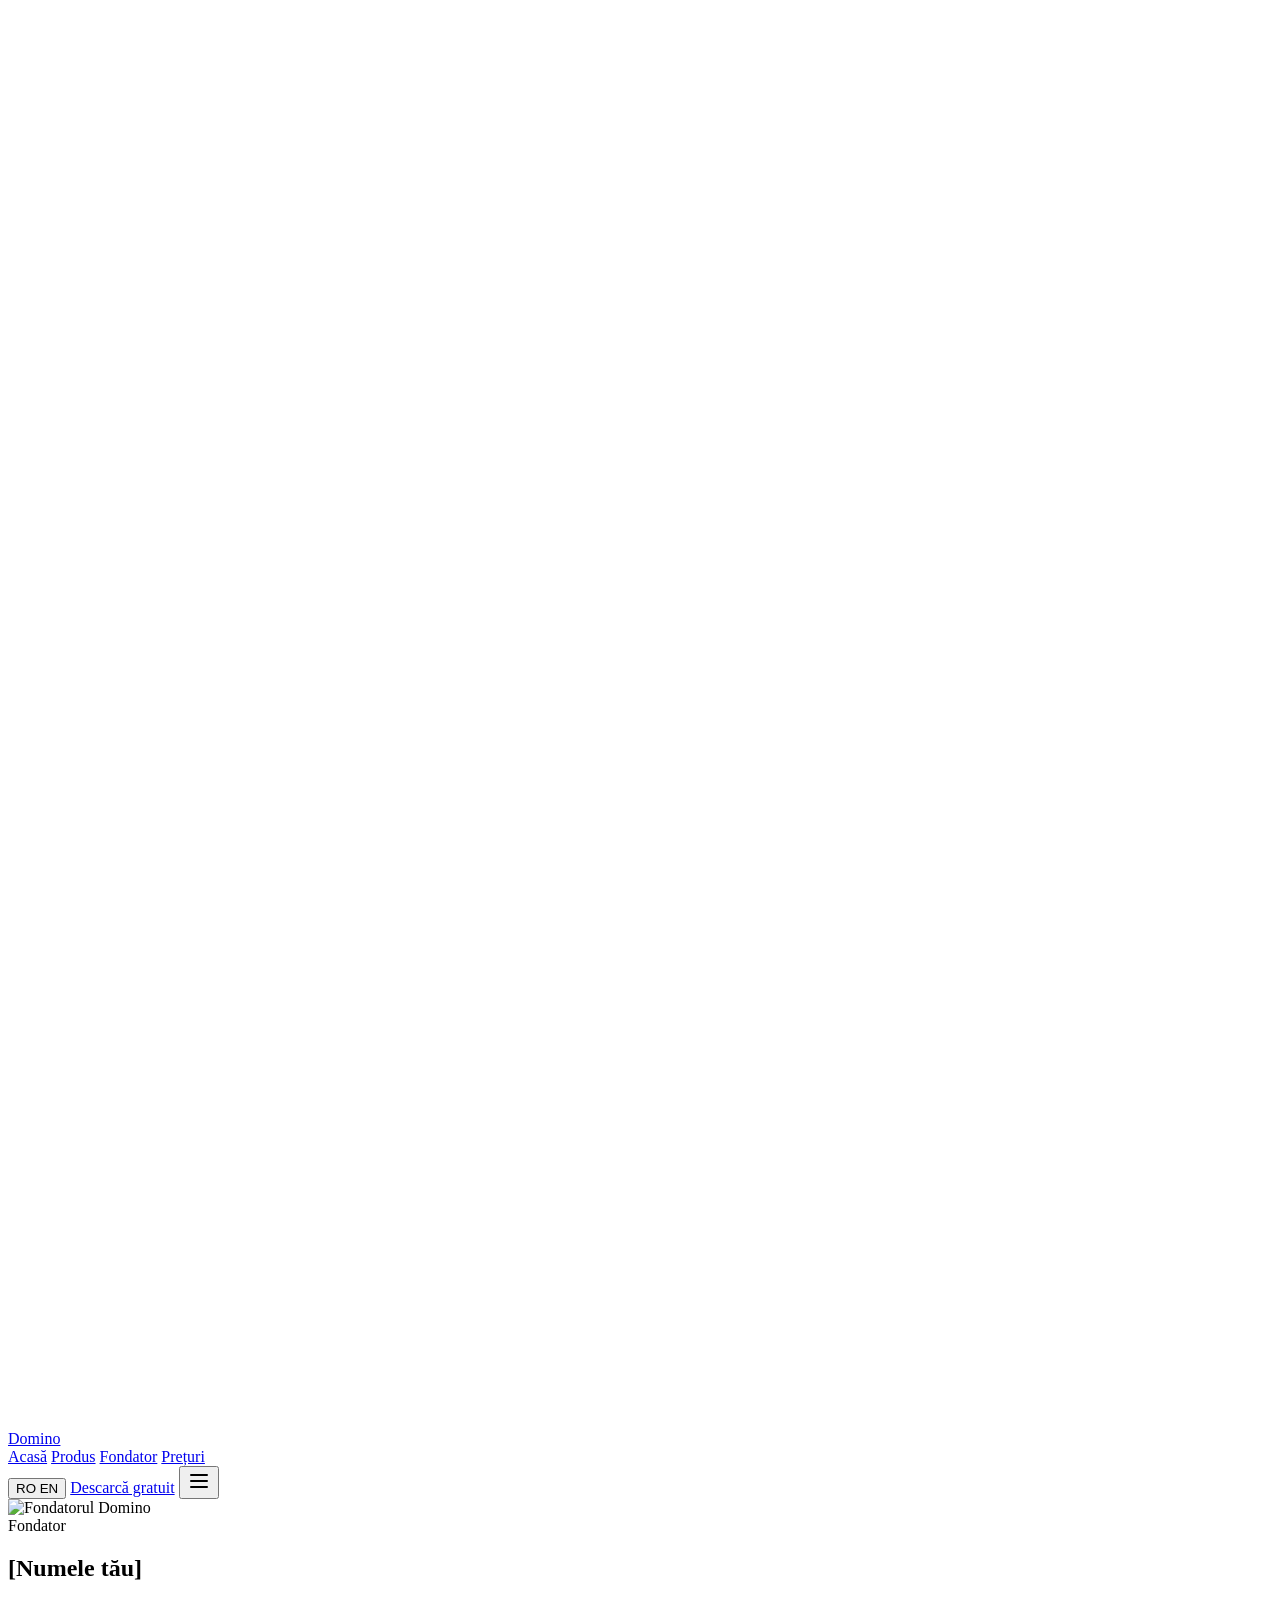
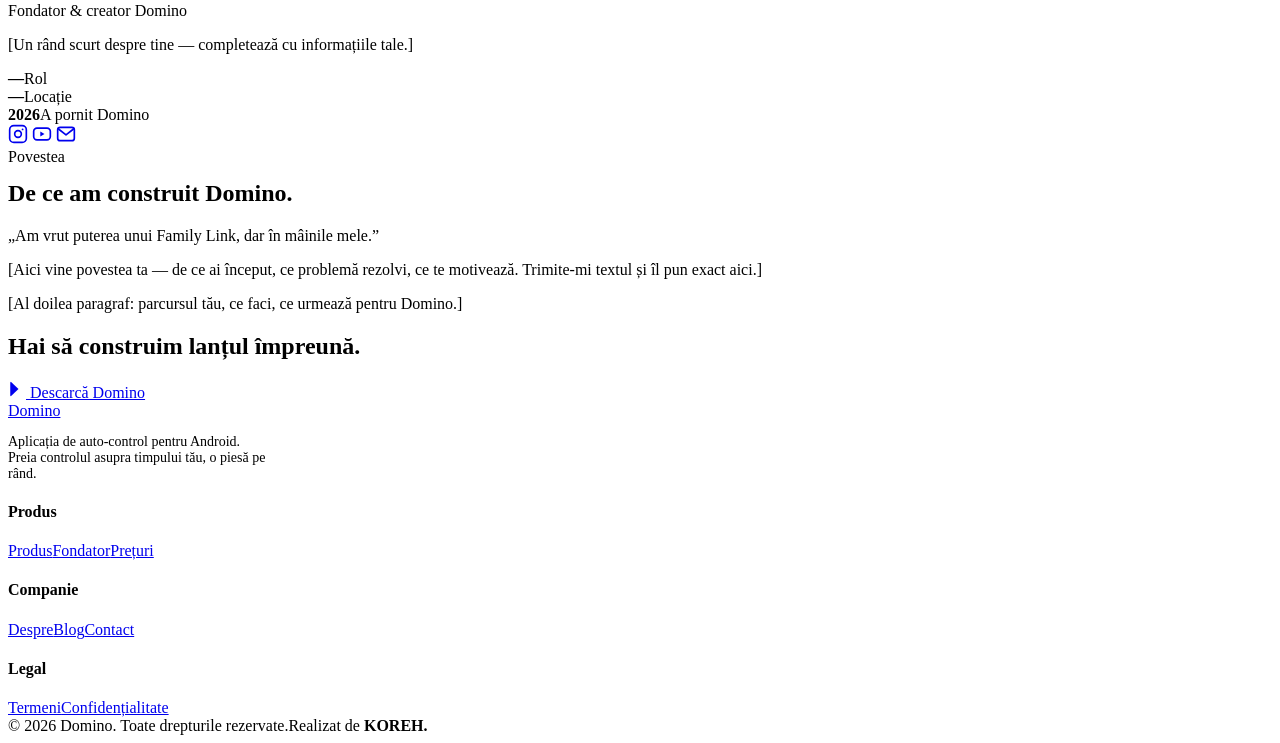
==== fondator.html @ 37d0e5a2 "Add files via upload" ====
<!DOCTYPE html>
<html lang="ro" class="no-js">
<head>
<meta charset="UTF-8">
<meta name="viewport" content="width=device-width, initial-scale=1.0">
<title data-i18n="found.title">Domino — Fondator</title>
<meta name="description" content="Persoana din spatele Domino — aplicația de auto-control pentru Android.">
<link rel="preconnect" href="https://fonts.googleapis.com">
<link rel="preconnect" href="https://fonts.gstatic.com" crossorigin>
<link href="https://fonts.googleapis.com/css2?family=Inter:wght@400;500;600;700;800;900&family=Space+Grotesk:wght@500;600;700&display=swap" rel="stylesheet">
<link href="https://fonts.googleapis.com/css2?family=Luckiest+Guy&display=swap" rel="stylesheet">
<link rel="stylesheet" href="assets/styles.css">
</head>
<body>

<div id="preloader"><svg viewBox="0 0 150 150"></svg></div>
<video class="bg-video" autoplay muted loop playsinline poster="assets/bg-poster.jpg"><source src="assets/bg.mp4" type="video/mp4"></video>
<div class="bg-scrim"></div>

<header class="nav">
  <div class="wrap nav__inner">
    <a class="brand" href="index.html"><span class="brand__mark"></span> Domino</a>
    <nav class="nav__links" id="menu">
      <a href="index.html" data-i18n="nav.home">Acasă</a>
      <a href="produs.html" data-i18n="nav.product">Produs</a>
      <a href="fondator.html" class="active" data-i18n="nav.founder">Fondator</a>
      <a href="preturi.html" data-i18n="nav.pricing">Prețuri</a>
    </nav>
    <div class="nav__cta">
      <button class="lang-switch" data-lang="ro" aria-label="Limbă / Language">
        <span class="lang-switch__thumb"></span>
        <span class="lang-switch__opt" data-set="ro">RO</span>
        <span class="lang-switch__opt" data-set="en">EN</span>
      </button>
      <a href="preturi.html" class="btn btn--primary" data-i18n="nav.cta">Descarcă gratuit</a>
      <button class="nav__toggle" id="toggle" aria-label="Meniu"><svg width="24" height="24" viewBox="0 0 24 24" fill="none" stroke="currentColor" stroke-width="2" stroke-linecap="round"><path d="M4 6h16M4 12h16M4 18h16"/></svg></button>
    </div>
  </div>
</header>

<main class="page-fade">

<!-- ===== EROU FONDATOR ===== -->
<section class="phero">
  <div class="wrap founder__grid">
    <div class="founder__photo pop" style="--i:0">
      <img src="assets/founder.jpg" alt="Fondatorul Domino" loading="eager">
    </div>
    <div class="founder__intro">
      <span class="eyebrow pop" style="--i:1" data-i18n="found.eyebrow">Fondator</span>
      <h1 class="pop" style="--i:2" data-i18n="found.name">[Numele tău]</h1>
      <p class="lead pop" style="--i:3" data-i18n="found.role">Fondator &amp; creator Domino</p>
      <p class="lead pop" style="--i:4" data-i18n="found.lead">[Un rând scurt despre tine — completează cu informațiile tale.]</p>
      <div class="founder__meta pop" style="--i:5">
        <div><b data-i18n="found.m1.n">—</b><span data-i18n="found.m1.l">Rol</span></div>
        <div><b data-i18n="found.m2.n">—</b><span data-i18n="found.m2.l">Locație</span></div>
        <div><b data-i18n="found.m3.n">2026</b><span data-i18n="found.m3.l">A pornit Domino</span></div>
      </div>
      <div class="founder__socials pop" style="--i:6">
        <a href="#" aria-label="Instagram"><svg width="20" height="20" viewBox="0 0 24 24" fill="none" stroke="currentColor" stroke-width="2" stroke-linecap="round" stroke-linejoin="round"><rect x="2" y="2" width="20" height="20" rx="5"/><circle cx="12" cy="12" r="4"/><circle cx="17.5" cy="6.5" r="1.1" fill="currentColor" stroke="none"/></svg></a>
        <a href="#" aria-label="YouTube"><svg width="20" height="20" viewBox="0 0 24 24" fill="none" stroke="currentColor" stroke-width="2" stroke-linecap="round" stroke-linejoin="round"><rect x="2" y="5" width="20" height="14" rx="4"/><path d="M10 9l5 3-5 3z" fill="currentColor" stroke="none"/></svg></a>
        <a href="#" aria-label="Email"><svg width="20" height="20" viewBox="0 0 24 24" fill="none" stroke="currentColor" stroke-width="2" stroke-linecap="round" stroke-linejoin="round"><rect x="2" y="4" width="20" height="16" rx="3"/><path d="M3 6l9 7 9-7"/></svg></a>
      </div>
    </div>
  </div>
</section>

<!-- ===== POVESTEA ===== -->
<section class="section section--panel">
  <div class="wrap prose">
    <div class="pop">
      <span class="eyebrow" data-i18n="found.story.eyebrow">Povestea</span>
      <h2 style="margin-top:14px" data-i18n="found.story.h">De ce am construit Domino.</h2>
    </div>
    <p class="pull pop" data-i18n="found.pull">„Am vrut puterea unui <span class="accent">Family Link</span>, dar în mâinile mele.”</p>
    <p class="pop" data-i18n="found.p1">[Aici vine povestea ta — de ce ai început, ce problemă rezolvi, ce te motivează. Trimite-mi textul și îl pun exact aici.]</p>
    <p class="pop" data-i18n="found.p2">[Al doilea paragraf: parcursul tău, ce faci, ce urmează pentru Domino.]</p>
  </div>
</section>

<!-- ===== CTA ===== -->
<section class="cta">
  <div class="wrap pop">
    <h2 data-i18n="found.cta.h">Hai să construim lanțul împreună.</h2>
    <a href="preturi.html" class="btn btn--primary" style="margin-top:18px">
      <svg width="18" height="18" viewBox="0 0 24 24" fill="currentColor"><path d="M3 20.5V3.5c0-.6.3-1 .8-1.3L14 12 3.8 21.8c-.5-.3-.8-.7-.8-1.3z"/></svg>
      <span data-i18n="found.cta.btn">Descarcă Domino</span>
    </a>
  </div>
</section>

</main>

<footer>
  <div class="wrap">
    <div class="foot__grid">
      <div><a class="brand" href="index.html" style="margin-bottom:14px"><span class="brand__mark"></span> Domino</a><p style="font-size:14px;max-width:260px" data-i18n="foot.tagline">Aplicația de auto-control pentru Android. Preia controlul asupra timpului tău, o piesă pe rând.</p></div>
      <div><h4 data-i18n="foot.h.product">Produs</h4><a href="produs.html" data-i18n="nav.product">Produs</a><a href="fondator.html" data-i18n="nav.founder">Fondator</a><a href="preturi.html" data-i18n="nav.pricing">Prețuri</a></div>
      <div><h4 data-i18n="foot.h.company">Companie</h4><a href="fondator.html" data-i18n="foot.about">Despre</a><a href="#" data-i18n="foot.blog">Blog</a><a href="#" data-i18n="foot.contact">Contact</a></div>
      <div><h4 data-i18n="foot.h.legal">Legal</h4><a href="#" data-i18n="foot.terms">Termeni</a><a href="#" data-i18n="foot.privacy">Confidențialitate</a></div>
    </div>
    <div class="foot__bottom"><span data-i18n="foot.rights">© 2026 Domino. Toate drepturile rezervate.</span><span data-i18n="foot.madeby">Realizat de <b style="color:var(--text)">KOREH.</b></span></div>
  </div>
</footer>

<script src="assets/i18n.js"></script>
<script src="assets/main.js"></script>
</body>
</html>
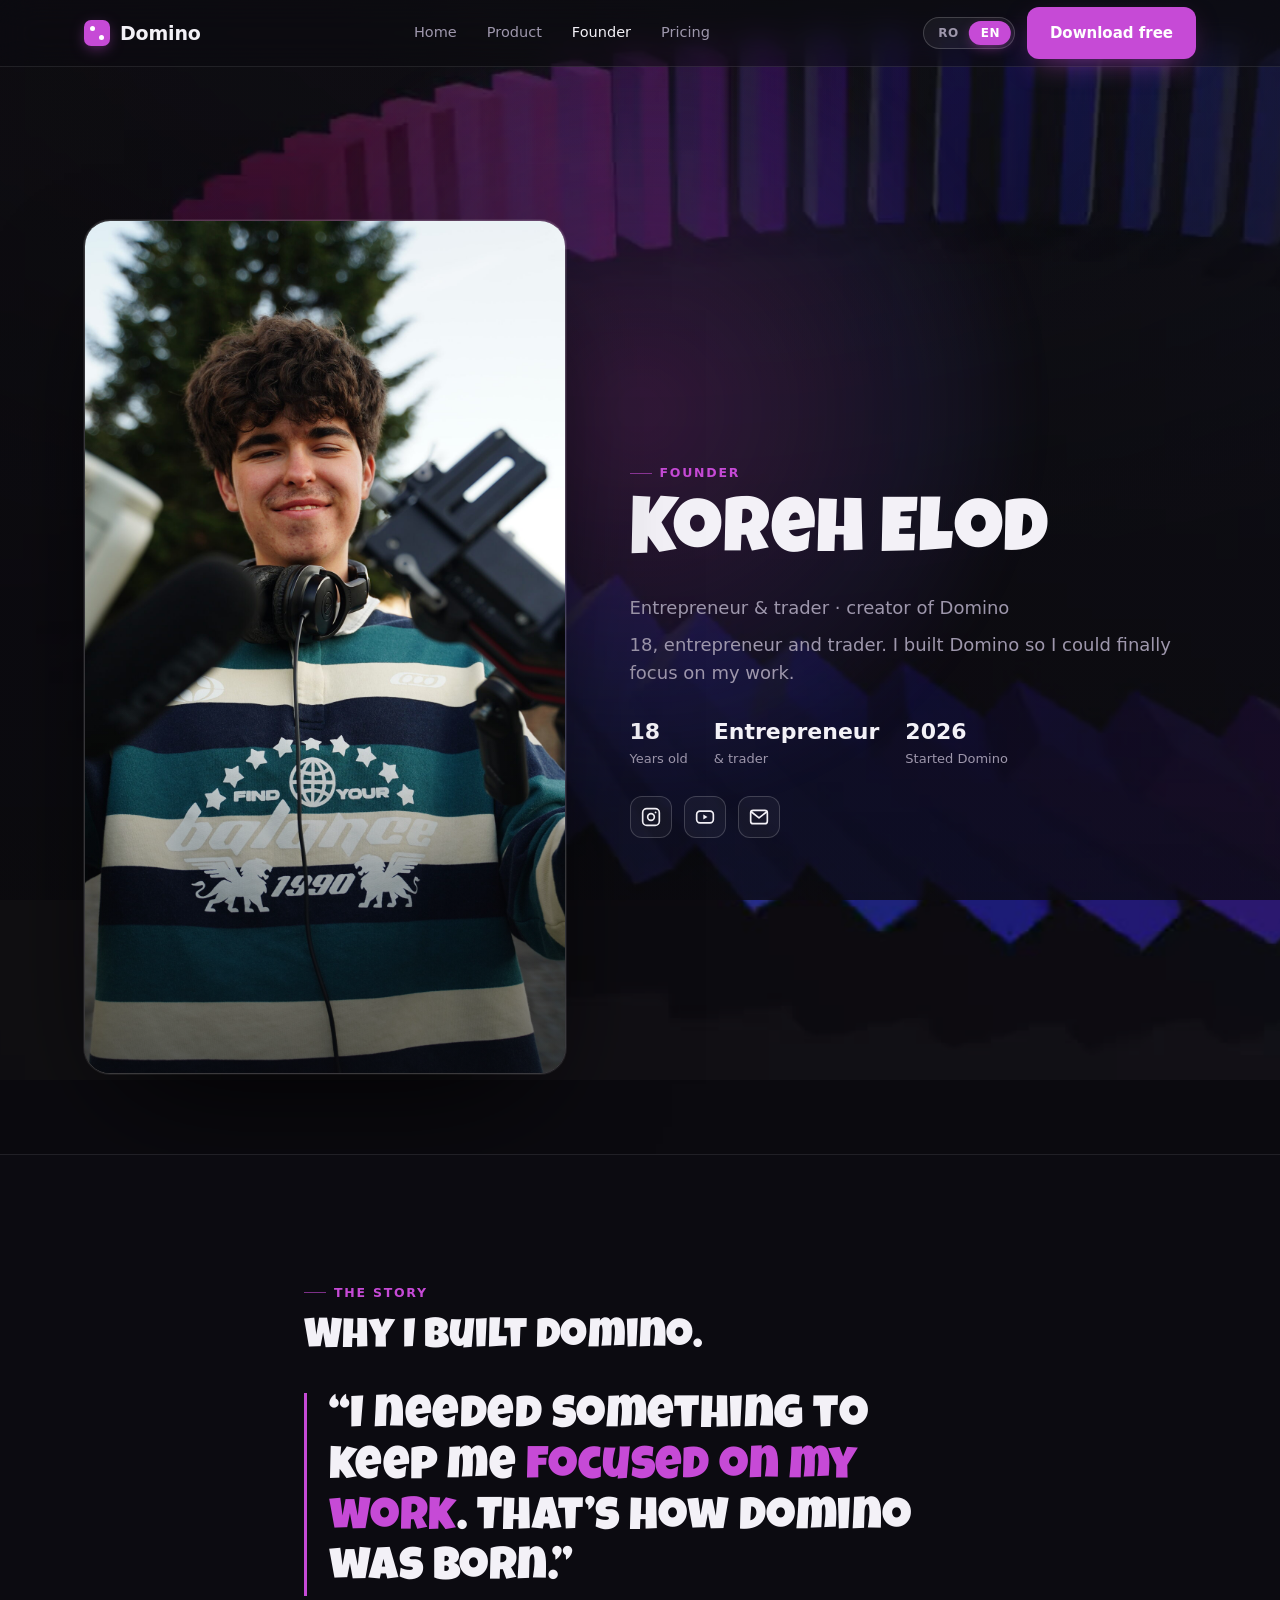
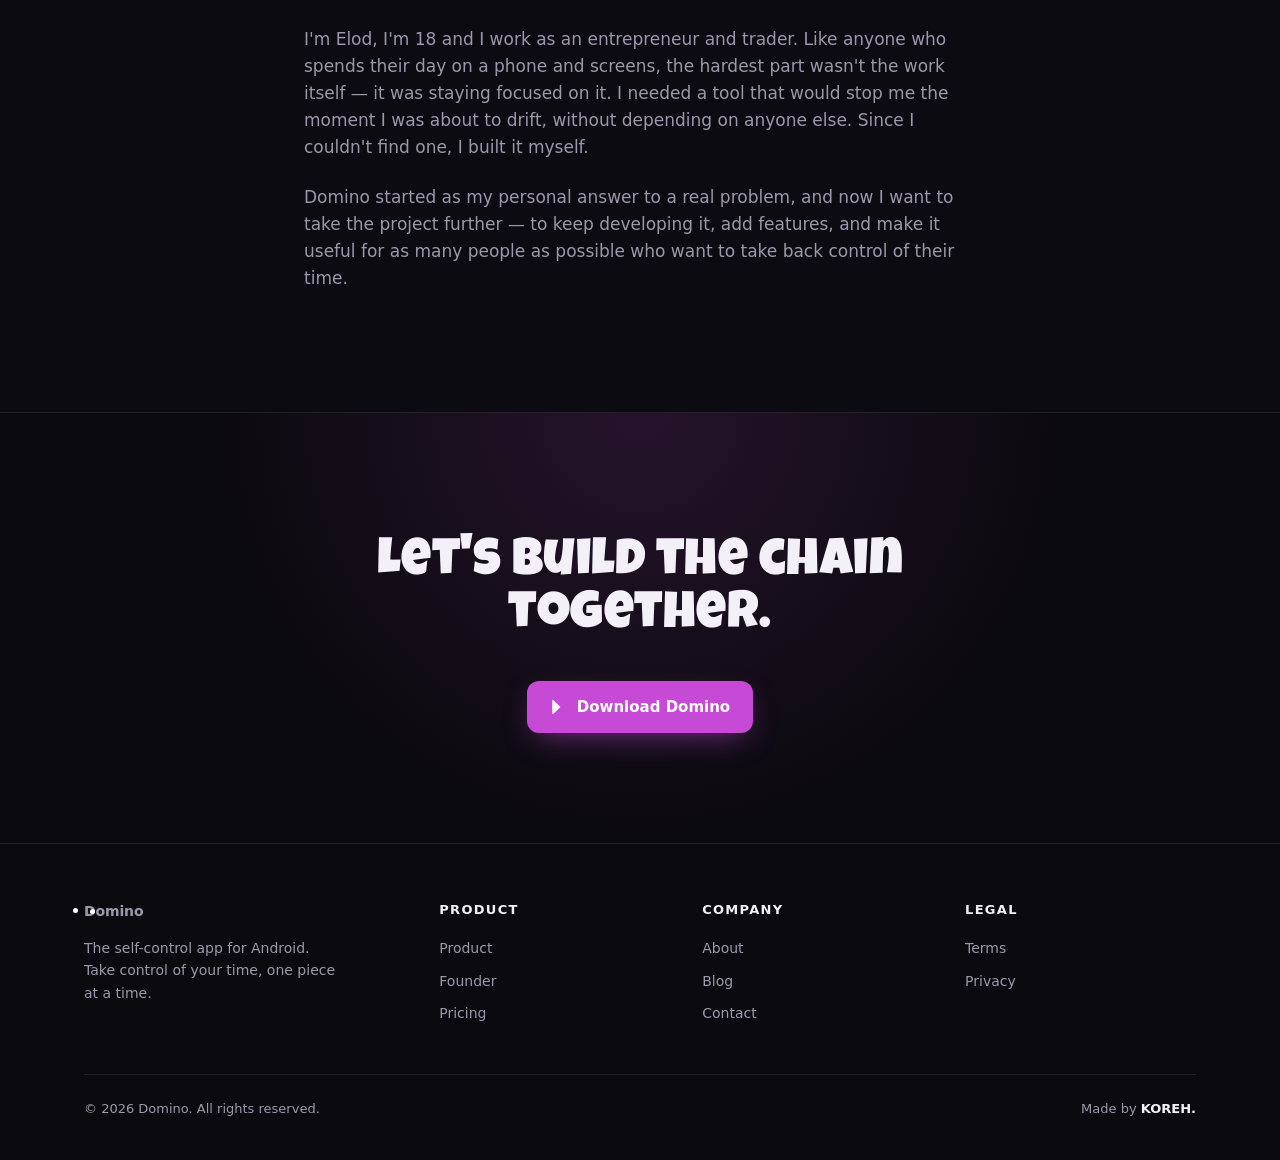
==== commit 97c070cd: "Add files via upload" ====
--- a/fondator.html
+++ b/fondator.html
@@ -9,12 +9,12 @@
 <link rel="preconnect" href="https://fonts.gstatic.com" crossorigin>
 <link href="https://fonts.googleapis.com/css2?family=Inter:wght@400;500;600;700;800;900&family=Space+Grotesk:wght@500;600;700&display=swap" rel="stylesheet">
 <link href="https://fonts.googleapis.com/css2?family=Luckiest+Guy&display=swap" rel="stylesheet">
-<link rel="stylesheet" href="assets/styles.css">
+<link rel="stylesheet" href="styles.css">
 </head>
 <body>
 
 <div id="preloader"><svg viewBox="0 0 150 150"></svg></div>
-<video class="bg-video" autoplay muted loop playsinline poster="assets/bg-poster.jpg"><source src="assets/bg.mp4" type="video/mp4"></video>
+<video class="bg-video" autoplay muted loop playsinline poster="bg-poster.jpg"><source src="bg.mp4" type="video/mp4"></video>
 <div class="bg-scrim"></div>
 
 <header class="nav">
@@ -44,7 +44,7 @@
 <section class="phero">
   <div class="wrap founder__grid">
     <div class="founder__photo pop" style="--i:0">
-      <img src="assets/founder.jpg" alt="Fondatorul Domino" loading="eager">
+      <img src="founder.jpg" alt="Fondatorul Domino" loading="eager">
     </div>
     <div class="founder__intro">
       <span class="eyebrow pop" style="--i:1" data-i18n="found.eyebrow">Fondator</span>
@@ -103,7 +103,7 @@
   </div>
 </footer>
 
-<script src="assets/i18n.js"></script>
-<script src="assets/main.js"></script>
+<script src="i18n.js"></script>
+<script src="main.js"></script>
 </body>
 </html>
--- a/styles.css
+++ b/styles.css
@@ -0,0 +1,430 @@
+/* ============================================================
+   DOMINO — stiluri partajate (toate paginile)
+   Culorile sunt extrase din videoclipul de fundal:
+   negru #0B0A0F + domino albastru→violet→magenta.
+   Modifică brandul dintr-un singur loc: blocul :root de mai jos.
+   ============================================================ */
+:root{
+  --font:        "Inter", system-ui, -apple-system, sans-serif;
+  --font-display:"Space Grotesk", var(--font);
+  --font-big:    "Luckiest Guy", "Space Grotesk", var(--font); /* titluri mari */
+
+  --bg:        #0B0A0F;
+  --bg-2:      rgba(20,17,25,0.55);   /* panouri „glass” peste video */
+  --bg-3:      rgba(28,24,38,0.62);
+  --line:      rgba(255,255,255,0.09);
+  --line-hi:   rgba(255,255,255,0.18);
+  --text:      #F3F1F7;
+  --muted:     #9E97AC;
+  --accent:    #C64AD6;   /* magenta (din video) — ACCENT UNIC */
+  --accent-2:  #6A4BEA;   /* indigo (din video) — doar glow-uri  */
+  --accent-ink:#FFFFFF;
+
+  --radius:    18px;
+  --radius-sm: 12px;
+  --maxw:      1160px;
+}
+
+*{margin:0;padding:0;box-sizing:border-box}
+html{scroll-behavior:smooth}
+body{
+  font-family:var(--font);
+  background:var(--bg);
+  color:var(--text);
+  line-height:1.6;
+  -webkit-font-smoothing:antialiased;
+  overflow-x:hidden;
+}
+img{max-width:100%;display:block}
+a{color:inherit;text-decoration:none}
+.accent{color:var(--accent)}
+h1,h2,h3{font-family:var(--font-display);line-height:1.09;letter-spacing:-0.02em;font-weight:700}
+/* Titluri mari — Luckiest Guy */
+h1,h2{font-family:var(--font-big);font-weight:400;line-height:1.02;letter-spacing:0.01em}
+
+/* ---- Video de fundal (fix, pe tot site-ul) ---- */
+.bg-video{
+  position:fixed;inset:0;width:100%;height:100%;
+  object-fit:cover;z-index:-2;opacity:.62;
+  /* mută inelul de domino spre dreapta-jos */
+  transform:translate(10%,8%) scale(1.24);
+}
+.bg-scrim{
+  position:fixed;inset:0;z-index:-1;pointer-events:none;
+  background:
+    radial-gradient(120% 90% at 50% 0%, rgba(11,10,15,0.12), rgba(11,10,15,0.58) 75%),
+    linear-gradient(180deg, rgba(11,10,15,0.30), rgba(11,10,15,0.52));
+}
+
+.wrap{max-width:var(--maxw);margin:0 auto;padding:0 24px}
+.eyebrow{
+  display:inline-flex;align-items:center;gap:8px;
+  font-size:12.5px;font-weight:600;letter-spacing:0.14em;text-transform:uppercase;color:var(--accent);
+}
+.eyebrow::before{content:"";width:22px;height:1px;background:var(--accent);opacity:.6}
+.lead{color:var(--muted);font-size:clamp(15px,2vw,18px);max-width:620px}
+
+/* Butoane */
+.btn{
+  display:inline-flex;align-items:center;justify-content:center;gap:9px;
+  font-weight:600;font-size:15px;padding:13px 22px;border-radius:12px;
+  transition:transform .15s ease, background .2s ease, border-color .2s ease;
+  cursor:pointer;border:1px solid transparent;white-space:nowrap;
+}
+.btn:hover{transform:translateY(-2px)}
+.btn--primary{background:var(--accent);color:var(--accent-ink);box-shadow:0 10px 30px -10px rgba(198,74,214,.6)}
+.btn--primary:hover{background:#d45ce3}
+.btn--ghost{background:rgba(255,255,255,0.03);color:var(--text);border-color:var(--line-hi)}
+.btn--ghost:hover{border-color:var(--text)}
+
+/* ---- NAVBAR (semitransparent) ---- */
+header.nav{
+  position:sticky;top:0;z-index:50;
+  backdrop-filter:blur(16px);-webkit-backdrop-filter:blur(16px);
+  background:rgba(11,10,15,0.35);
+  border-bottom:1px solid var(--line);
+}
+.nav__inner{display:flex;align-items:center;justify-content:space-between;height:66px}
+.brand{display:flex;align-items:center;gap:10px;font-family:var(--font-display);font-weight:700;font-size:19px;letter-spacing:-0.01em}
+.brand__mark{
+  width:26px;height:26px;border-radius:7px;background:var(--accent);position:relative;flex:none;
+  box-shadow:0 4px 16px -4px rgba(198,74,214,.7);
+}
+.brand__mark::before,.brand__mark::after{content:"";position:absolute;width:5px;height:5px;border-radius:50%;background:#fff}
+.brand__mark::before{top:6px;left:6px}
+.brand__mark::after{bottom:6px;right:6px}
+.nav__links{display:flex;align-items:center;gap:30px}
+.nav__links a{font-size:14.5px;color:var(--muted);transition:color .2s}
+.nav__links a:hover,.nav__links a.active{color:var(--text)}
+.nav__cta{display:flex;align-items:center;gap:12px}
+.nav__toggle{display:none;background:none;border:0;color:var(--text);cursor:pointer;padding:6px}
+
+/* ---- Slider limbă RO / EN ---- */
+.lang-switch{
+  position:relative;display:inline-flex;align-items:center;
+  background:rgba(255,255,255,0.05);border:1px solid var(--line-hi);
+  border-radius:99px;padding:3px;cursor:pointer;user-select:none;
+  font-family:var(--font-display);font-weight:600;font-size:12px;letter-spacing:.04em;
+}
+.lang-switch__opt{
+  position:relative;z-index:1;padding:5px 11px;border-radius:99px;color:var(--muted);
+  transition:color .25s ease;
+}
+.lang-switch[data-lang="ro"] .lang-switch__opt[data-set="ro"],
+.lang-switch[data-lang="en"] .lang-switch__opt[data-set="en"]{color:#fff}
+.lang-switch__thumb{
+  position:absolute;top:3px;bottom:3px;left:3px;width:calc(50% - 3px);
+  border-radius:99px;background:var(--accent);
+  box-shadow:0 4px 14px -4px rgba(198,74,214,.7);
+  transition:transform .28s cubic-bezier(.4,0,.2,1);
+}
+.lang-switch[data-lang="en"] .lang-switch__thumb{transform:translateX(100%)}
+
+/* ---- HERO (clip pe tot ecranul, rămâne fix în spate) ---- */
+.hero{
+  position:relative;min-height:100svh;display:flex;align-items:center;
+  padding:clamp(56px,10vw,110px) 0 90px;overflow:hidden;
+}
+/* Clipul: fix pe tot ecranul, doar în spatele hero-ului.
+   Panoul de mai jos îl acoperă complet → „rămâne în hero". */
+.hero-video{
+  position:fixed;inset:0;width:100%;height:100%;
+  object-fit:cover;z-index:-2;will-change:transform;
+}
+.hero-scrim{
+  position:fixed;inset:0;z-index:-1;pointer-events:none;
+  background:
+    radial-gradient(120% 90% at 50% 0%, rgba(11,10,15,0.22), rgba(11,10,15,0.62) 78%),
+    linear-gradient(180deg, rgba(11,10,15,0.32), rgba(11,10,15,0.72));
+}
+.hero__grid{display:block;max-width:820px;margin-left:-6px;position:relative;z-index:1}
+.hero h1{font-size:clamp(44px,7.4vw,84px);margin:0 0 24px;max-width:16ch;
+  text-shadow:0 6px 40px rgba(0,0,0,.45)}
+.hero__actions{display:flex;gap:14px;flex-wrap:wrap;margin-top:8px}
+/* Săgeata „scroll" din josul hero-ului */
+.hero__scroll{
+  position:absolute;left:50%;bottom:26px;transform:translateX(-50%);
+  color:var(--muted);opacity:.75;z-index:1;animation:heroBob 1.8s ease-in-out infinite;
+}
+@keyframes heroBob{0%,100%{transform:translate(-50%,0)}50%{transform:translate(-50%,8px)}}
+
+/* Mockup telefon + slot video */
+.phone{
+  justify-self:center;width:290px;max-width:100%;
+  border:10px solid #17151d;border-radius:40px;background:#000;
+  box-shadow:0 40px 90px -30px rgba(0,0,0,.85), 0 0 0 1px var(--line);
+  position:relative;overflow:hidden;aspect-ratio:9/19.5;
+}
+.video-slot{
+  position:absolute;inset:0;display:flex;flex-direction:column;
+  align-items:center;justify-content:center;gap:14px;text-align:center;padding:24px;
+  background:linear-gradient(160deg,rgba(198,74,214,0.14),transparent 45%),linear-gradient(320deg,rgba(106,75,234,0.16),transparent 40%),#0e0c14;
+  color:var(--muted);
+}
+.video-slot .play,.scard__video .play{
+  width:60px;height:60px;border-radius:50%;flex:none;background:var(--accent);color:#fff;
+  display:flex;align-items:center;justify-content:center;box-shadow:0 10px 30px -8px rgba(198,74,214,.65);
+}
+.video-slot small,.scard__video small{font-size:11.5px;letter-spacing:.04em;max-width:190px}
+
+/* ---- CINEMA (secvență cu scroll: efectul domino) ----
+   Ecran negru: acoperă clipul din hero. Obiectele „sar" în față
+   pe rând, iar ilustrația cu dominouri se rotește prin zoom/pan. */
+.cinema{position:relative;z-index:3;background:#000;height:640vh}
+.cinema__stage{
+  position:sticky;top:0;height:100vh;overflow:hidden;
+  display:flex;align-items:center;justify-content:center;
+  background:radial-gradient(120% 120% at 50% 8%, #14101f 0%, #05040a 60%, #000 100%);
+}
+.cinema__world{position:absolute;inset:0;opacity:0;will-change:opacity}
+.cinema__world svg{width:100%;height:100%;display:block}
+
+.cine-layer{position:absolute;inset:0;pointer-events:none}
+.cine-line{
+  position:absolute;left:50%;top:50%;
+  transform:translate(-50%,-50%);
+  width:min(90vw,1000px);margin:0;text-align:center;
+  font-family:var(--font-big);font-weight:400;line-height:1.06;letter-spacing:.012em;
+  font-size:clamp(34px,6.4vw,88px);color:var(--text);
+  text-shadow:0 10px 70px rgba(0,0,0,.7);opacity:0;
+  will-change:transform,opacity;
+}
+.cine-line .accent{color:var(--accent)}
+.cine-line--caption{
+  top:78%;width:min(92vw,1120px);
+  font-size:clamp(22px,3.4vw,44px);line-height:1.18;
+}
+
+/* În timpul „cinema", bara de sus și săgeata dispar (ecran gol) */
+body.cinema-active .nav{opacity:0;pointer-events:none;transform:translateY(-100%)}
+.nav{transition:opacity .5s ease, transform .5s ease}
+body.cinema-active .hero__scroll{opacity:0}
+
+@media (prefers-reduced-motion: reduce){
+  .cinema{height:auto}
+  .cinema__stage{position:relative;height:auto;padding:80px 0;display:block}
+  .cinema__world{position:relative;opacity:1;height:70vh}
+  .cine-line{position:relative;top:auto;left:auto;transform:none;opacity:1;margin:40px auto}
+  .cine-line--caption{top:auto}
+}
+
+/* ---- SECȚIUNI ---- */
+.section{padding:clamp(64px,10vw,120px) 0}
+.section--panel{background:rgba(15,13,20,0.5);border-top:1px solid var(--line);border-bottom:1px solid var(--line)}
+.section__head{max-width:680px;margin-bottom:52px}
+.section__head--center{margin-left:auto;margin-right:auto;text-align:center}
+.section__head--center .eyebrow{justify-content:center}
+.section__head h2{font-size:clamp(28px,4.4vw,44px);margin:16px 0 16px}
+
+/* Features */
+.features{display:grid;grid-template-columns:repeat(3,1fr);gap:20px}
+.fcard{background:var(--bg-2);backdrop-filter:blur(6px);border:1px solid var(--line);border-radius:var(--radius);padding:28px;transition:transform .2s ease,border-color .2s ease}
+.fcard:hover{transform:translateY(-4px);border-color:var(--line-hi)}
+.fcard__icon{width:46px;height:46px;border-radius:12px;display:flex;align-items:center;justify-content:center;background:rgba(198,74,214,0.14);color:var(--accent);margin-bottom:18px}
+.fcard h3{font-size:19px;margin-bottom:8px}
+.fcard p{color:var(--muted);font-size:14.5px}
+
+/* Steps */
+.steps{display:grid;grid-template-columns:repeat(3,1fr);gap:24px;counter-reset:step}
+.step{position:relative;padding-top:20px}
+.step::before{counter-increment:step;content:"0" counter(step);font-family:var(--font-display);font-size:15px;font-weight:700;color:var(--accent);border:1px solid var(--line-hi);border-radius:8px;padding:4px 9px}
+.step h3{font-size:19px;margin:18px 0 8px}
+.step p{color:var(--muted);font-size:14.5px}
+
+/* Showcase */
+.showcase{display:grid;grid-template-columns:repeat(2,1fr);gap:22px}
+.scard{background:var(--bg-2);backdrop-filter:blur(6px);border:1px solid var(--line);border-radius:var(--radius);overflow:hidden;display:flex;flex-direction:column}
+.scard__video{aspect-ratio:16/10;position:relative;background:linear-gradient(160deg,rgba(106,75,234,0.16),transparent 50%),linear-gradient(320deg,rgba(198,74,214,0.14),transparent 45%),#100d17;display:flex;align-items:center;justify-content:center;flex-direction:column;gap:10px;color:var(--muted)}
+.scard__body{padding:24px}
+.scard__body h3{font-size:20px;margin-bottom:8px}
+.scard__body p{color:var(--muted);font-size:14.5px}
+
+/* Bandă */
+.band__grid{display:grid;grid-template-columns:1fr 1fr;gap:48px;align-items:center}
+.band__grid ul{list-style:none;display:grid;gap:14px;margin-top:24px}
+.band__grid li{display:flex;gap:12px;align-items:flex-start;font-size:15px;color:var(--muted)}
+.band__grid li b{color:var(--text);font-weight:600}
+.check{flex:none;width:22px;height:22px;border-radius:50%;background:rgba(198,74,214,.16);color:var(--accent);display:flex;align-items:center;justify-content:center;margin-top:1px}
+
+/* Prețuri */
+.pricing{display:grid;grid-template-columns:repeat(2,1fr);gap:22px;max-width:820px;margin:0 auto}
+.pcard{background:var(--bg-2);backdrop-filter:blur(6px);border:1px solid var(--line);border-radius:var(--radius);padding:32px;display:flex;flex-direction:column}
+.pcard.hi{border-color:var(--accent);background:linear-gradient(180deg,rgba(198,74,214,0.08),transparent),var(--bg-3)}
+.pcard__badge{align-self:flex-start;font-size:11.5px;font-weight:700;letter-spacing:.06em;text-transform:uppercase;color:#fff;background:var(--accent);border-radius:99px;padding:4px 11px;margin-bottom:16px}
+.pcard__name{font-family:var(--font-display);font-weight:600;font-size:15px;color:var(--muted);text-transform:uppercase;letter-spacing:.08em}
+.pcard__price{font-family:var(--font-display);font-size:44px;font-weight:700;margin:8px 0 4px}
+.pcard__price small{font-size:15px;font-weight:500;color:var(--muted)}
+.pcard ul{list-style:none;display:grid;gap:12px;margin:22px 0 26px}
+.pcard li{display:flex;gap:10px;font-size:14.5px;color:var(--muted)}
+.pcard li svg{color:var(--accent);flex:none;margin-top:3px}
+.pcard .btn{margin-top:auto;width:100%}
+
+/* FAQ */
+.faq{max-width:760px;margin:0 auto;display:grid;gap:12px}
+.qa{border:1px solid var(--line);border-radius:var(--radius-sm);background:var(--bg-2);backdrop-filter:blur(6px);overflow:hidden}
+.qa summary{list-style:none;cursor:pointer;padding:20px 22px;font-weight:600;font-size:16px;display:flex;justify-content:space-between;align-items:center;gap:16px}
+.qa summary::-webkit-details-marker{display:none}
+.qa summary::after{content:"+";font-size:22px;color:var(--accent);transition:transform .2s}
+.qa[open] summary::after{transform:rotate(45deg)}
+.qa p{padding:0 22px 22px;color:var(--muted);font-size:14.5px}
+
+/* CTA final */
+.cta{position:relative;z-index:3;text-align:center;padding:clamp(60px,9vw,110px) 24px;background:var(--bg) radial-gradient(circle at 50% 0%,rgba(198,74,214,0.14),transparent 55%)}
+.cta h2{font-size:clamp(30px,5vw,52px);max-width:720px;margin:14px auto 20px}
+
+/* ---- FINALĂ CINEMATICĂ (scoped: .cta.finale) ---- */
+.cta.finale{
+  min-height:100vh;display:flex;align-items:center;justify-content:center;
+  overflow:hidden;padding:0;
+  background:radial-gradient(120% 130% at 50% 118%, #1b1436 0%, #08060f 52%, #000 100%);
+}
+.finale__glow{
+  position:absolute;left:50%;top:-6%;transform:translateX(-50%);
+  width:min(86vw,820px);aspect-ratio:1;border-radius:50%;pointer-events:none;
+  background:radial-gradient(circle,rgba(198,74,214,.30),rgba(123,92,255,.12) 45%,transparent 66%);
+  filter:blur(14px);
+}
+.finale__moon{
+  position:absolute;left:50%;top:12%;transform:translateX(-50%);
+  width:clamp(120px,20vw,220px);aspect-ratio:1;border-radius:50%;pointer-events:none;
+  background:radial-gradient(circle at 50% 42%, #fff, #efe6ff 55%, #b79cff 100%);
+  box-shadow:0 0 90px 30px rgba(198,74,214,.35), 0 0 160px 60px rgba(123,92,255,.22);
+  opacity:.9;
+}
+.finale__inner{
+  position:relative;z-index:1;display:flex;flex-direction:column;align-items:center;
+  gap:22px;padding:150px 24px 120px;text-align:center;
+}
+.finale h2{font-size:clamp(46px,8.6vw,112px);line-height:.98;margin:0;max-width:none}
+.finale h2 .accent{color:var(--accent)}
+.finale .lead{margin:0 auto;max-width:560px}
+.finale__note{font-size:13px;letter-spacing:.06em;color:var(--muted);text-transform:uppercase}
+.btn--xl{font-size:17px;padding:17px 32px;border-radius:14px;margin-top:8px}
+
+/* Footer */
+footer{position:relative;z-index:2;border-top:1px solid var(--line);padding:56px 0 40px;color:var(--muted);background:var(--bg)}
+.foot__grid{display:grid;grid-template-columns:1.4fr 1fr 1fr 1fr;gap:32px;margin-bottom:40px}
+.foot__grid h4{font-size:13px;text-transform:uppercase;letter-spacing:.1em;color:var(--text);margin-bottom:16px}
+.foot__grid a{display:block;font-size:14px;color:var(--muted);margin-bottom:10px;transition:color .2s}
+.foot__grid a:hover{color:var(--text)}
+.foot__bottom{display:flex;justify-content:space-between;align-items:center;border-top:1px solid var(--line);padding-top:24px;font-size:13px;flex-wrap:wrap;gap:12px}
+
+/* Reveal la scroll */
+.reveal{opacity:0;transform:translateY(22px);transition:opacity .7s ease,transform .7s ease}
+.reveal.in{opacity:1;transform:none}
+
+/* ============================================================
+   PRELOADER — punctele domino se rotesc, se opresc, devin telefon
+   ============================================================ */
+#preloader{
+  position:fixed;inset:0;z-index:9999;display:flex;align-items:center;justify-content:center;
+  background:#0B0A0F;transition:opacity .9s ease, visibility .9s ease;
+}
+#preloader.done{opacity:0;visibility:hidden}
+#preloader svg{width:150px;height:150px;overflow:visible}
+#preloader .pl-dot{transform-box:fill-box;transform-origin:center}
+/* glow discret sub puncte */
+#preloader::after{
+  content:"";position:absolute;width:280px;height:280px;border-radius:50%;
+  background:radial-gradient(circle,rgba(198,74,214,0.18),transparent 65%);filter:blur(8px);
+}
+/* Fade-in pagină după preloader */
+.page-fade{opacity:0;transform:translateY(10px) scale(.995);transition:opacity 1s ease,transform 1s ease}
+.page-fade.in{opacity:1;transform:none}
+/* Fallback fără JS: ascunde preloaderul oricum */
+.no-js #preloader{display:none}
+.no-js .page-fade{opacity:1;transform:none}
+
+/* ============================================================
+   SUBPAGINI CINEMATICE (Produs, Prețuri, Fondator)
+   ============================================================ */
+/* Erou de pagină: negru cinematic + glow */
+.phero{
+  position:relative;text-align:center;overflow:hidden;
+  padding:clamp(120px,17vh,180px) 0 clamp(50px,8vw,80px);
+}
+.phero::before{
+  content:"";position:absolute;left:50%;top:-8%;transform:translateX(-50%);
+  width:min(90vw,860px);aspect-ratio:1;border-radius:50%;pointer-events:none;
+  background:radial-gradient(circle,rgba(198,74,214,.20),rgba(123,92,255,.08) 46%,transparent 66%);
+  filter:blur(16px);
+}
+.phero .wrap{position:relative;z-index:1}
+.phero .eyebrow{justify-content:center}
+.phero h1{font-size:clamp(44px,7.6vw,96px);margin:16px auto 20px;max-width:18ch}
+.phero .lead{margin:0 auto}
+
+/* Popup la scroll — fiecare element „sare" în față, decalat */
+.pop{
+  opacity:0;transform:translateY(48px) scale(.9);
+  transition:opacity .7s cubic-bezier(.22,1,.36,1), transform .7s cubic-bezier(.22,1,.36,1);
+  transition-delay:calc(var(--i,0) * .09s);
+}
+.pop.in{opacity:1;transform:none}
+.no-js .pop{opacity:1;transform:none}
+
+/* ---- Pagina FONDATOR ---- */
+.founder__grid{
+  display:grid;grid-template-columns:0.85fr 1fr;gap:clamp(32px,5vw,64px);
+  align-items:center;text-align:left;
+}
+.founder__photo{
+  position:relative;border-radius:26px;overflow:hidden;
+  border:1px solid var(--line-hi);
+  box-shadow:0 50px 120px -40px rgba(0,0,0,.9), 0 0 0 1px var(--line);
+}
+.founder__photo::after{
+  content:"";position:absolute;inset:0;pointer-events:none;
+  background:linear-gradient(180deg,transparent 55%,rgba(11,10,15,.55));
+}
+.founder__photo img{width:100%;height:100%;object-fit:cover;display:block}
+.founder__intro .eyebrow{justify-content:flex-start}
+.founder__intro h1{font-size:clamp(40px,6vw,80px);margin:14px 0 18px}
+.founder__intro .lead{margin:0 0 8px}
+.founder__meta{display:flex;gap:26px;flex-wrap:wrap;margin-top:26px}
+.founder__meta div{display:flex;flex-direction:column}
+.founder__meta b{font-family:var(--font-display);font-size:22px;color:var(--text)}
+.founder__meta span{font-size:13px;color:var(--muted)}
+.founder__socials{display:flex;gap:12px;margin-top:26px}
+.founder__socials a{
+  width:42px;height:42px;border-radius:12px;display:flex;align-items:center;justify-content:center;
+  background:rgba(255,255,255,0.04);border:1px solid var(--line-hi);color:var(--text);transition:.2s;
+}
+.founder__socials a:hover{border-color:var(--accent);color:var(--accent);transform:translateY(-2px)}
+
+/* Prose (biografia fondatorului) */
+.prose{max-width:720px;margin:0 auto;display:grid;gap:22px}
+.prose h2{font-size:clamp(26px,4vw,42px);margin-bottom:4px}
+.prose p{color:var(--muted);font-size:clamp(15px,2vw,17px)}
+.prose .pull{
+  font-family:var(--font-big);font-weight:400;line-height:1.1;letter-spacing:.01em;
+  font-size:clamp(26px,4.4vw,46px);color:var(--text);
+  border-left:3px solid var(--accent);padding-left:22px;margin:8px 0;
+}
+.prose .pull .accent{color:var(--accent)}
+
+/* ---- Responsive ---- */
+@media (max-width:900px){
+  .founder__grid{grid-template-columns:1fr;text-align:center;gap:32px}
+  .founder__photo{max-width:420px;margin:0 auto}
+  .founder__intro .eyebrow,.founder__meta,.founder__socials{justify-content:center}
+
+  .hero__grid{max-width:none;margin:0 auto;text-align:center}
+  .hero h1{max-width:none}
+  .lead{margin-left:auto;margin-right:auto}
+  .hero__actions,.hero__meta{justify-content:center}
+  .band__grid{grid-template-columns:1fr;gap:32px}
+  .features,.steps{grid-template-columns:1fr 1fr}
+  .foot__grid{grid-template-columns:1fr 1fr}
+}
+@media (max-width:640px){
+  .nav__links{position:absolute;top:66px;left:0;right:0;flex-direction:column;gap:0;background:rgba(11,10,15,0.92);backdrop-filter:blur(16px);border-bottom:1px solid var(--line);padding:8px 24px;display:none}
+  .nav__links.open{display:flex}
+  .nav__links a{padding:14px 0;width:100%;border-bottom:1px solid var(--line)}
+  .nav__toggle{display:block}
+  .nav__cta .btn--primary{display:none}   /* CTA e în pagină; păstrăm doar limba + meniul */
+  .features,.steps,.showcase,.pricing{grid-template-columns:1fr}
+  .foot__grid{grid-template-columns:1fr}
+  .hero__meta{gap:18px}
+  .founder__meta{gap:18px}
+}
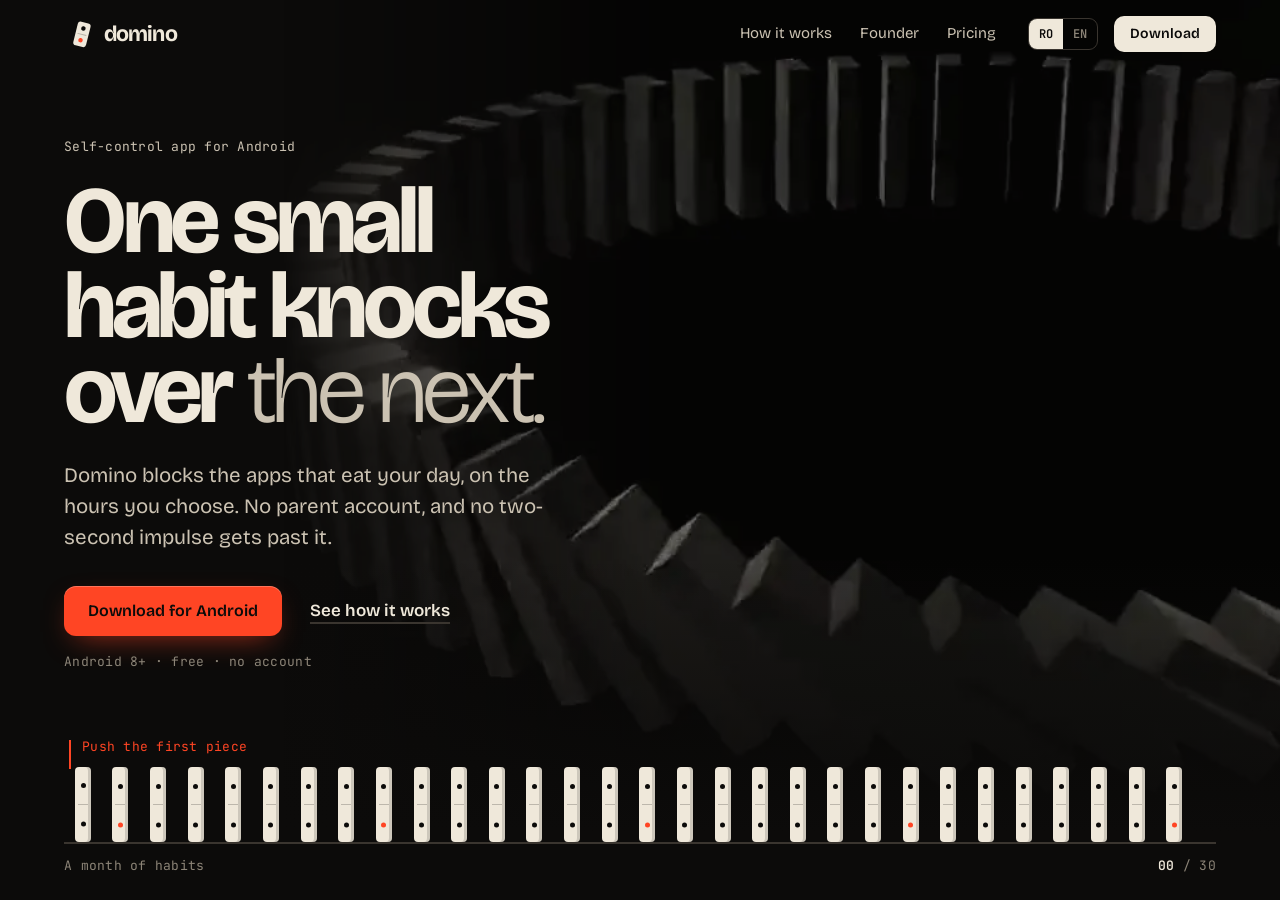
==== commit 2cee1d03: "Redesign Domino: pagină unică, lanț interactiv, clipuri în telefon, fără AI slop - paleta din obiect" ====
--- a/fondator.html
+++ b/fondator.html
@@ -1,109 +1,13 @@
-<!DOCTYPE html>
-<html lang="ro" class="no-js">
+<!doctype html>
+<html lang="ro">
 <head>
-<meta charset="UTF-8">
-<meta name="viewport" content="width=device-width, initial-scale=1.0">
-<title data-i18n="found.title">Domino — Fondator</title>
-<meta name="description" content="Persoana din spatele Domino — aplicația de auto-control pentru Android.">
-<link rel="preconnect" href="https://fonts.googleapis.com">
-<link rel="preconnect" href="https://fonts.gstatic.com" crossorigin>
-<link href="https://fonts.googleapis.com/css2?family=Inter:wght@400;500;600;700;800;900&family=Space+Grotesk:wght@500;600;700&display=swap" rel="stylesheet">
-<link href="https://fonts.googleapis.com/css2?family=Luckiest+Guy&display=swap" rel="stylesheet">
-<link rel="stylesheet" href="styles.css">
+<meta charset="utf-8">
+<title>Domino — Fondator</title>
+<meta name="robots" content="noindex">
+<link rel="canonical" href="https://elod3.github.io/domino/#fondator">
+<meta http-equiv="refresh" content="0; url=index.html#fondator">
 </head>
-<body>
-
-<div id="preloader"><svg viewBox="0 0 150 150"></svg></div>
-<video class="bg-video" autoplay muted loop playsinline poster="bg-poster.jpg"><source src="bg.mp4" type="video/mp4"></video>
-<div class="bg-scrim"></div>
-
-<header class="nav">
-  <div class="wrap nav__inner">
-    <a class="brand" href="index.html"><span class="brand__mark"></span> Domino</a>
-    <nav class="nav__links" id="menu">
-      <a href="index.html" data-i18n="nav.home">Acasă</a>
-      <a href="produs.html" data-i18n="nav.product">Produs</a>
-      <a href="fondator.html" class="active" data-i18n="nav.founder">Fondator</a>
-      <a href="preturi.html" data-i18n="nav.pricing">Prețuri</a>
-    </nav>
-    <div class="nav__cta">
-      <button class="lang-switch" data-lang="ro" aria-label="Limbă / Language">
-        <span class="lang-switch__thumb"></span>
-        <span class="lang-switch__opt" data-set="ro">RO</span>
-        <span class="lang-switch__opt" data-set="en">EN</span>
-      </button>
-      <a href="preturi.html" class="btn btn--primary" data-i18n="nav.cta">Descarcă gratuit</a>
-      <button class="nav__toggle" id="toggle" aria-label="Meniu"><svg width="24" height="24" viewBox="0 0 24 24" fill="none" stroke="currentColor" stroke-width="2" stroke-linecap="round"><path d="M4 6h16M4 12h16M4 18h16"/></svg></button>
-    </div>
-  </div>
-</header>
-
-<main class="page-fade">
-
-<!-- ===== EROU FONDATOR ===== -->
-<section class="phero">
-  <div class="wrap founder__grid">
-    <div class="founder__photo pop" style="--i:0">
-      <img src="founder.jpg" alt="Fondatorul Domino" loading="eager">
-    </div>
-    <div class="founder__intro">
-      <span class="eyebrow pop" style="--i:1" data-i18n="found.eyebrow">Fondator</span>
-      <h1 class="pop" style="--i:2" data-i18n="found.name">[Numele tău]</h1>
-      <p class="lead pop" style="--i:3" data-i18n="found.role">Fondator &amp; creator Domino</p>
-      <p class="lead pop" style="--i:4" data-i18n="found.lead">[Un rând scurt despre tine — completează cu informațiile tale.]</p>
-      <div class="founder__meta pop" style="--i:5">
-        <div><b data-i18n="found.m1.n">—</b><span data-i18n="found.m1.l">Rol</span></div>
-        <div><b data-i18n="found.m2.n">—</b><span data-i18n="found.m2.l">Locație</span></div>
-        <div><b data-i18n="found.m3.n">2026</b><span data-i18n="found.m3.l">A pornit Domino</span></div>
-      </div>
-      <div class="founder__socials pop" style="--i:6">
-        <a href="#" aria-label="Instagram"><svg width="20" height="20" viewBox="0 0 24 24" fill="none" stroke="currentColor" stroke-width="2" stroke-linecap="round" stroke-linejoin="round"><rect x="2" y="2" width="20" height="20" rx="5"/><circle cx="12" cy="12" r="4"/><circle cx="17.5" cy="6.5" r="1.1" fill="currentColor" stroke="none"/></svg></a>
-        <a href="#" aria-label="YouTube"><svg width="20" height="20" viewBox="0 0 24 24" fill="none" stroke="currentColor" stroke-width="2" stroke-linecap="round" stroke-linejoin="round"><rect x="2" y="5" width="20" height="14" rx="4"/><path d="M10 9l5 3-5 3z" fill="currentColor" stroke="none"/></svg></a>
-        <a href="#" aria-label="Email"><svg width="20" height="20" viewBox="0 0 24 24" fill="none" stroke="currentColor" stroke-width="2" stroke-linecap="round" stroke-linejoin="round"><rect x="2" y="4" width="20" height="16" rx="3"/><path d="M3 6l9 7 9-7"/></svg></a>
-      </div>
-    </div>
-  </div>
-</section>
-
-<!-- ===== POVESTEA ===== -->
-<section class="section section--panel">
-  <div class="wrap prose">
-    <div class="pop">
-      <span class="eyebrow" data-i18n="found.story.eyebrow">Povestea</span>
-      <h2 style="margin-top:14px" data-i18n="found.story.h">De ce am construit Domino.</h2>
-    </div>
-    <p class="pull pop" data-i18n="found.pull">„Am vrut puterea unui <span class="accent">Family Link</span>, dar în mâinile mele.”</p>
-    <p class="pop" data-i18n="found.p1">[Aici vine povestea ta — de ce ai început, ce problemă rezolvi, ce te motivează. Trimite-mi textul și îl pun exact aici.]</p>
-    <p class="pop" data-i18n="found.p2">[Al doilea paragraf: parcursul tău, ce faci, ce urmează pentru Domino.]</p>
-  </div>
-</section>
-
-<!-- ===== CTA ===== -->
-<section class="cta">
-  <div class="wrap pop">
-    <h2 data-i18n="found.cta.h">Hai să construim lanțul împreună.</h2>
-    <a href="preturi.html" class="btn btn--primary" style="margin-top:18px">
-      <svg width="18" height="18" viewBox="0 0 24 24" fill="currentColor"><path d="M3 20.5V3.5c0-.6.3-1 .8-1.3L14 12 3.8 21.8c-.5-.3-.8-.7-.8-1.3z"/></svg>
-      <span data-i18n="found.cta.btn">Descarcă Domino</span>
-    </a>
-  </div>
-</section>
-
-</main>
-
-<footer>
-  <div class="wrap">
-    <div class="foot__grid">
-      <div><a class="brand" href="index.html" style="margin-bottom:14px"><span class="brand__mark"></span> Domino</a><p style="font-size:14px;max-width:260px" data-i18n="foot.tagline">Aplicația de auto-control pentru Android. Preia controlul asupra timpului tău, o piesă pe rând.</p></div>
-      <div><h4 data-i18n="foot.h.product">Produs</h4><a href="produs.html" data-i18n="nav.product">Produs</a><a href="fondator.html" data-i18n="nav.founder">Fondator</a><a href="preturi.html" data-i18n="nav.pricing">Prețuri</a></div>
-      <div><h4 data-i18n="foot.h.company">Companie</h4><a href="fondator.html" data-i18n="foot.about">Despre</a><a href="#" data-i18n="foot.blog">Blog</a><a href="#" data-i18n="foot.contact">Contact</a></div>
-      <div><h4 data-i18n="foot.h.legal">Legal</h4><a href="#" data-i18n="foot.terms">Termeni</a><a href="#" data-i18n="foot.privacy">Confidențialitate</a></div>
-    </div>
-    <div class="foot__bottom"><span data-i18n="foot.rights">© 2026 Domino. Toate drepturile rezervate.</span><span data-i18n="foot.madeby">Realizat de <b style="color:var(--text)">KOREH.</b></span></div>
-  </div>
-</footer>
-
-<script src="i18n.js"></script>
-<script src="main.js"></script>
+<body style="background:#0c0b0a;color:#efe8da;font-family:sans-serif">
+<p><a href="index.html#fondator" style="color:inherit">Fondator</a></p>
 </body>
 </html>
